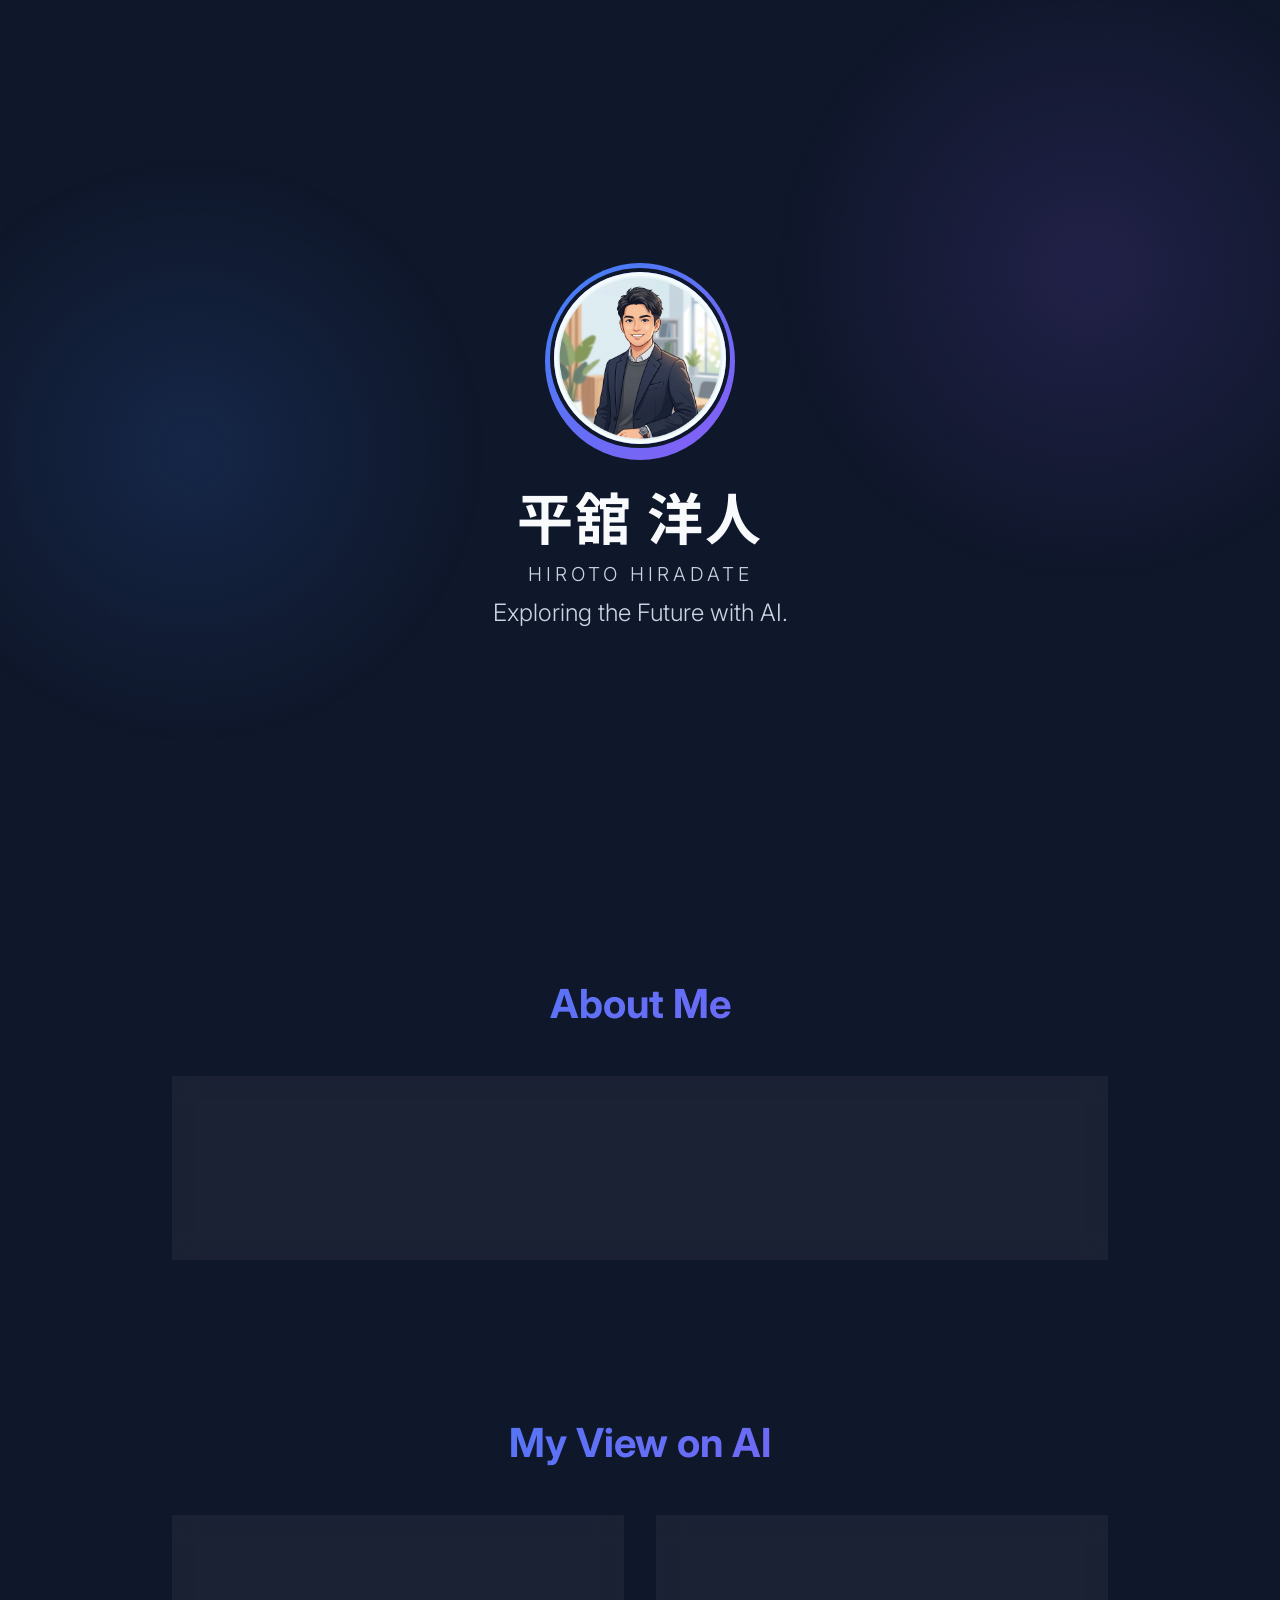
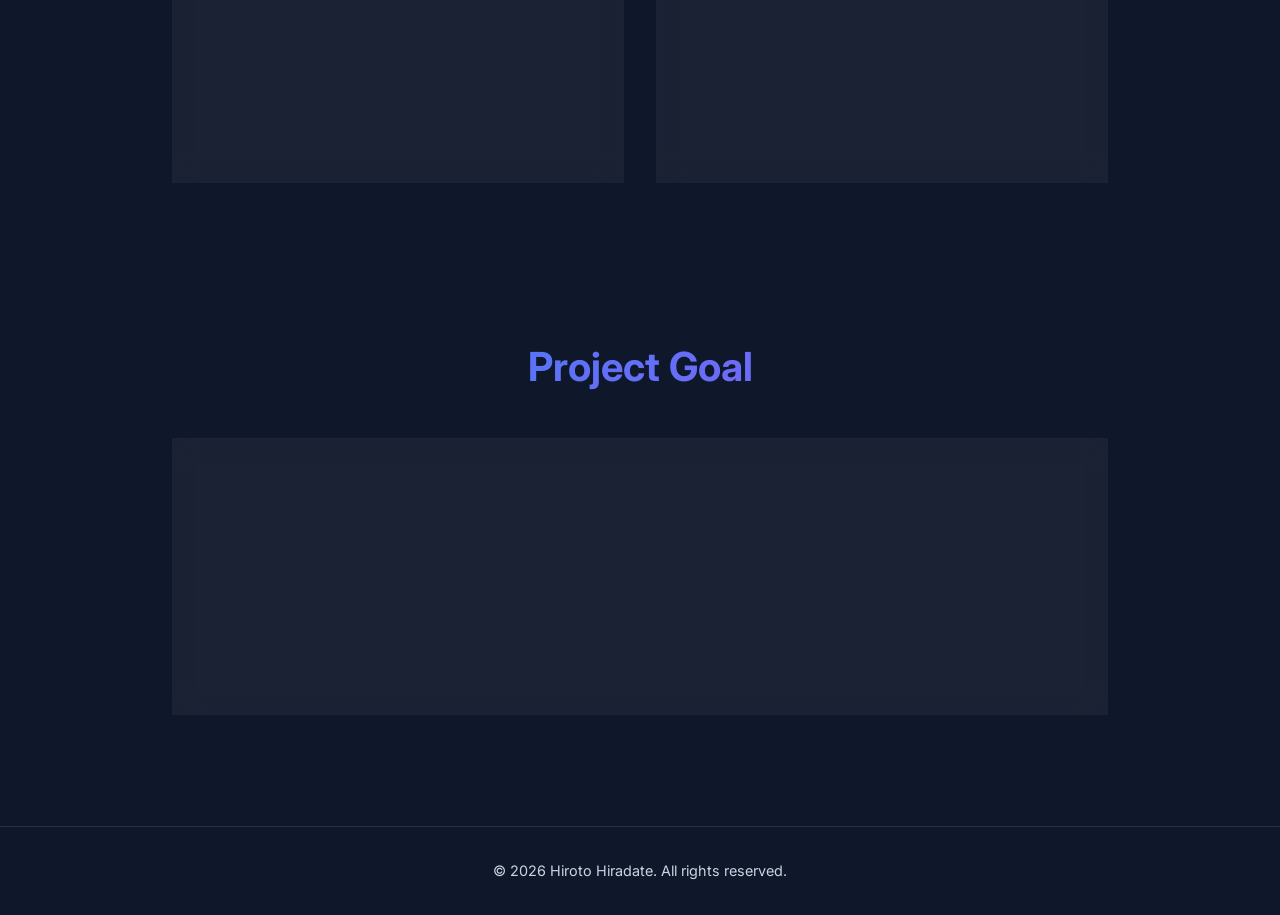
==== index.html @ f3cc69d2 "Initial commit: Add portfolio website" ====
<!DOCTYPE html>
<html lang="ja">
<head>
    <meta charset="UTF-8">
    <meta name="viewport" content="width=device-width, initial-scale=1.0">
    <meta name="description" content="平舘洋人のポートフォリオサイト。AIと共に学び、新しい価値を創造する。">
    <title>平舘 洋人 | Hiroto Hiradate</title>
    <link rel="preconnect" href="https://fonts.googleapis.com">
    <link rel="preconnect" href="https://fonts.gstatic.com" crossorigin>
    <link href="https://fonts.googleapis.com/css2?family=Inter:wght@300;400;600;800&family=Noto+Sans+JP:wght@300;400;500;700&display=swap" rel="stylesheet">
    <link rel="stylesheet" href="style.css">
</head>
<body>
    <div class="background-animation"></div>
    
    <header class="hero">
        <div class="hero-content fade-in-up">
            <div class="avatar-container">
                <img src="avatar.png" alt="平舘洋人のプロフィール画像" class="avatar">
            </div>
            <h1 class="name">平舘 洋人 <span class="name-en">Hiroto Hiradate</span></h1>
            <p class="tagline">Exploring the Future with AI.</p>
        </div>
    </header>

    <main>
        <section id="about" class="section">
            <div class="container fade-in-up">
                <h2 class="section-title">About Me</h2>
                <div class="card glass">
                    <div class="card-content">
                        <h3>興味・関心</h3>
                        <p>現在最も関心を持っているのは、<strong>アメリカが今後どうなっていくのか</strong>という動向です。政治、経済、そしてテクノロジーの中心地として、世界にどのような影響を与えていくのかを注視しています。</p>
                    </div>
                </div>
            </div>
        </section>

        <section id="ai-vision" class="section">
            <div class="container fade-in-up">
                <h2 class="section-title">My View on AI</h2>
                <div class="grid-2">
                    <div class="card glass highlight-card">
                        <div class="card-content">
                            <h3>AI ＝ 薬の調合</h3>
                            <p>私にとってAIは、「薬を調合するような存在」に近いと感じています。目的や状況に合わせて適切な成分（データやプロンプト）を組み合わせることで、大きな効果を発揮するツールだと捉えています。</p>
                        </div>
                    </div>
                    <div class="card glass">
                        <div class="card-content">
                            <h3>共に学ぶ姿勢</h3>
                            <p>AIについてはまだ分からないこともたくさんあります。だからこそ、恐れるのではなく、<strong>一緒に学びながら向き合っていきたい</strong>と考えています。</p>
                        </div>
                    </div>
                </div>
            </div>
        </section>

        <section id="project" class="section">
            <div class="container fade-in-up">
                <h2 class="section-title">Project Goal</h2>
                <div class="card glass feature-card">
                    <div class="card-content center-content">
                        <div class="icon">💻</div>
                        <h3>勘定科目の自動計算ツール</h3>
                        <p>この授業を通して、簿記などの<strong>勘定科目を自動で計算・整理してくれるシステム</strong>を作ってみたいと考えています。AIやプログラミングの力を活用して、面倒な作業を効率化する実用的なツールを目指します。</p>
                    </div>
                </div>
            </div>
        </section>
    </main>

    <footer>
        <p>&copy; 2026 Hiroto Hiradate. All rights reserved.</p>
    </footer>

    <script src="script.js"></script>
</body>
</html>
---- style.css ----
/* Reset & Variables */
:root {
    --bg-color: #0f172a;
    --text-primary: #f8fafc;
    --text-secondary: #cbd5e1;
    --accent-color: #3b82f6;
    --accent-gradient: linear-gradient(135deg, #3b82f6 0%, #8b5cf6 100%);
    --glass-bg: rgba(255, 255, 255, 0.05);
    --glass-border: rgba(255, 255, 255, 0.1);
}

* {
    margin: 0;
    padding: 0;
    box-sizing: border-box;
}

body {
    font-family: 'Inter', 'Noto Sans JP', sans-serif;
    background-color: var(--bg-color);
    color: var(--text-primary);
    line-height: 1.6;
    overflow-x: hidden;
    position: relative;
}

/* Dynamic Background */
.background-animation {
    position: fixed;
    top: 0;
    left: 0;
    width: 100vw;
    height: 100vh;
    z-index: -1;
    background: radial-gradient(circle at 15% 50%, rgba(59, 130, 246, 0.15), transparent 25%),
                radial-gradient(circle at 85% 30%, rgba(139, 92, 246, 0.15), transparent 25%);
    animation: pulse 15s infinite alternate;
}

@keyframes pulse {
    0% { transform: scale(1); opacity: 0.8; }
    100% { transform: scale(1.1); opacity: 1; }
}

/* Typography */
h1, h2, h3 {
    font-weight: 700;
    line-height: 1.2;
}

strong {
    color: #fff;
    font-weight: 700;
    position: relative;
    z-index: 1;
}

strong::after {
    content: '';
    position: absolute;
    bottom: 2px;
    left: 0;
    width: 100%;
    height: 30%;
    background: var(--accent-gradient);
    opacity: 0.4;
    z-index: -1;
    border-radius: 2px;
}

/* Layout Container */
.container {
    max-width: 1000px;
    margin: 0 auto;
    padding: 0 2rem;
}

.section {
    padding: 5rem 0;
}

.section-title {
    font-size: 2.5rem;
    margin-bottom: 3rem;
    text-align: center;
    background: var(--accent-gradient);
    -webkit-background-clip: text;
    -webkit-text-fill-color: transparent;
    display: inline-block;
    width: 100%;
}

/* Hero Section */
.hero {
    min-height: 100vh;
    display: flex;
    align-items: center;
    justify-content: center;
    text-align: center;
    padding: 2rem;
}

.avatar-container {
    margin-bottom: 2rem;
    position: relative;
    display: inline-block;
}

.avatar-container::before {
    content: '';
    position: absolute;
    top: -5px;
    left: -5px;
    right: -5px;
    bottom: -5px;
    background: var(--accent-gradient);
    border-radius: 50%;
    z-index: -1;
    animation: spin 10s linear infinite;
}

@keyframes spin {
    100% { transform: rotate(360deg); }
}

.avatar {
    width: 180px;
    height: 180px;
    border-radius: 50%;
    object-fit: cover;
    border: 4px solid var(--bg-color);
    transition: transform 0.3s ease;
}

.avatar:hover {
    transform: scale(1.05);
}

.name {
    font-size: 3.5rem;
    margin-bottom: 0.5rem;
    letter-spacing: 2px;
}

.name-en {
    display: block;
    font-size: 1.2rem;
    font-weight: 300;
    color: var(--text-secondary);
    margin-top: 0.5rem;
    letter-spacing: 4px;
    text-transform: uppercase;
}

.tagline {
    font-size: 1.5rem;
    color: var(--text-secondary);
    font-weight: 300;
}

/* Glassmorphism Cards */
.glass {
    background: var(--glass-bg);
    backdrop-filter: blur(12px);
    -webkit-backdrop-filter: blur(12px);
    border: 1px solid var(--glass-border);
    border-radius: 16px;
    padding: 2.5rem;
    transition: transform 0.3s ease, box-shadow 0.3s ease;
}

.glass:hover {
    transform: translateY(-5px);
    box-shadow: 0 10px 30px rgba(0, 0, 0, 0.5);
    border-color: rgba(255, 255, 255, 0.2);
}

.grid-2 {
    display: grid;
    grid-template-columns: 1fr 1fr;
    gap: 2rem;
}

.card h3 {
    font-size: 1.5rem;
    margin-bottom: 1rem;
    color: #fff;
}

.card p {
    color: var(--text-secondary);
    font-size: 1.1rem;
}

.highlight-card {
    position: relative;
    overflow: hidden;
}

.highlight-card::before {
    content: '';
    position: absolute;
    top: 0;
    left: 0;
    width: 4px;
    height: 100%;
    background: var(--accent-gradient);
}

.center-content {
    text-align: center;
}

.icon {
    font-size: 3rem;
    margin-bottom: 1rem;
}

/* Footer */
footer {
    text-align: center;
    padding: 2rem;
    border-top: 1px solid var(--glass-border);
    color: var(--text-secondary);
    font-size: 0.9rem;
    margin-top: 2rem;
}

/* Animations */
.fade-in-up {
    opacity: 0;
    transform: translateY(30px);
    transition: opacity 0.8s ease-out, transform 0.8s ease-out;
}

.fade-in-up.visible {
    opacity: 1;
    transform: translateY(0);
}

/* Responsive Design */
@media (max-width: 768px) {
    .name { font-size: 2.5rem; }
    .tagline { font-size: 1.2rem; }
    .grid-2 { grid-template-columns: 1fr; }
    .section { padding: 3rem 0; }
    .section-title { font-size: 2rem; }
    .avatar { width: 140px; height: 140px; }
}
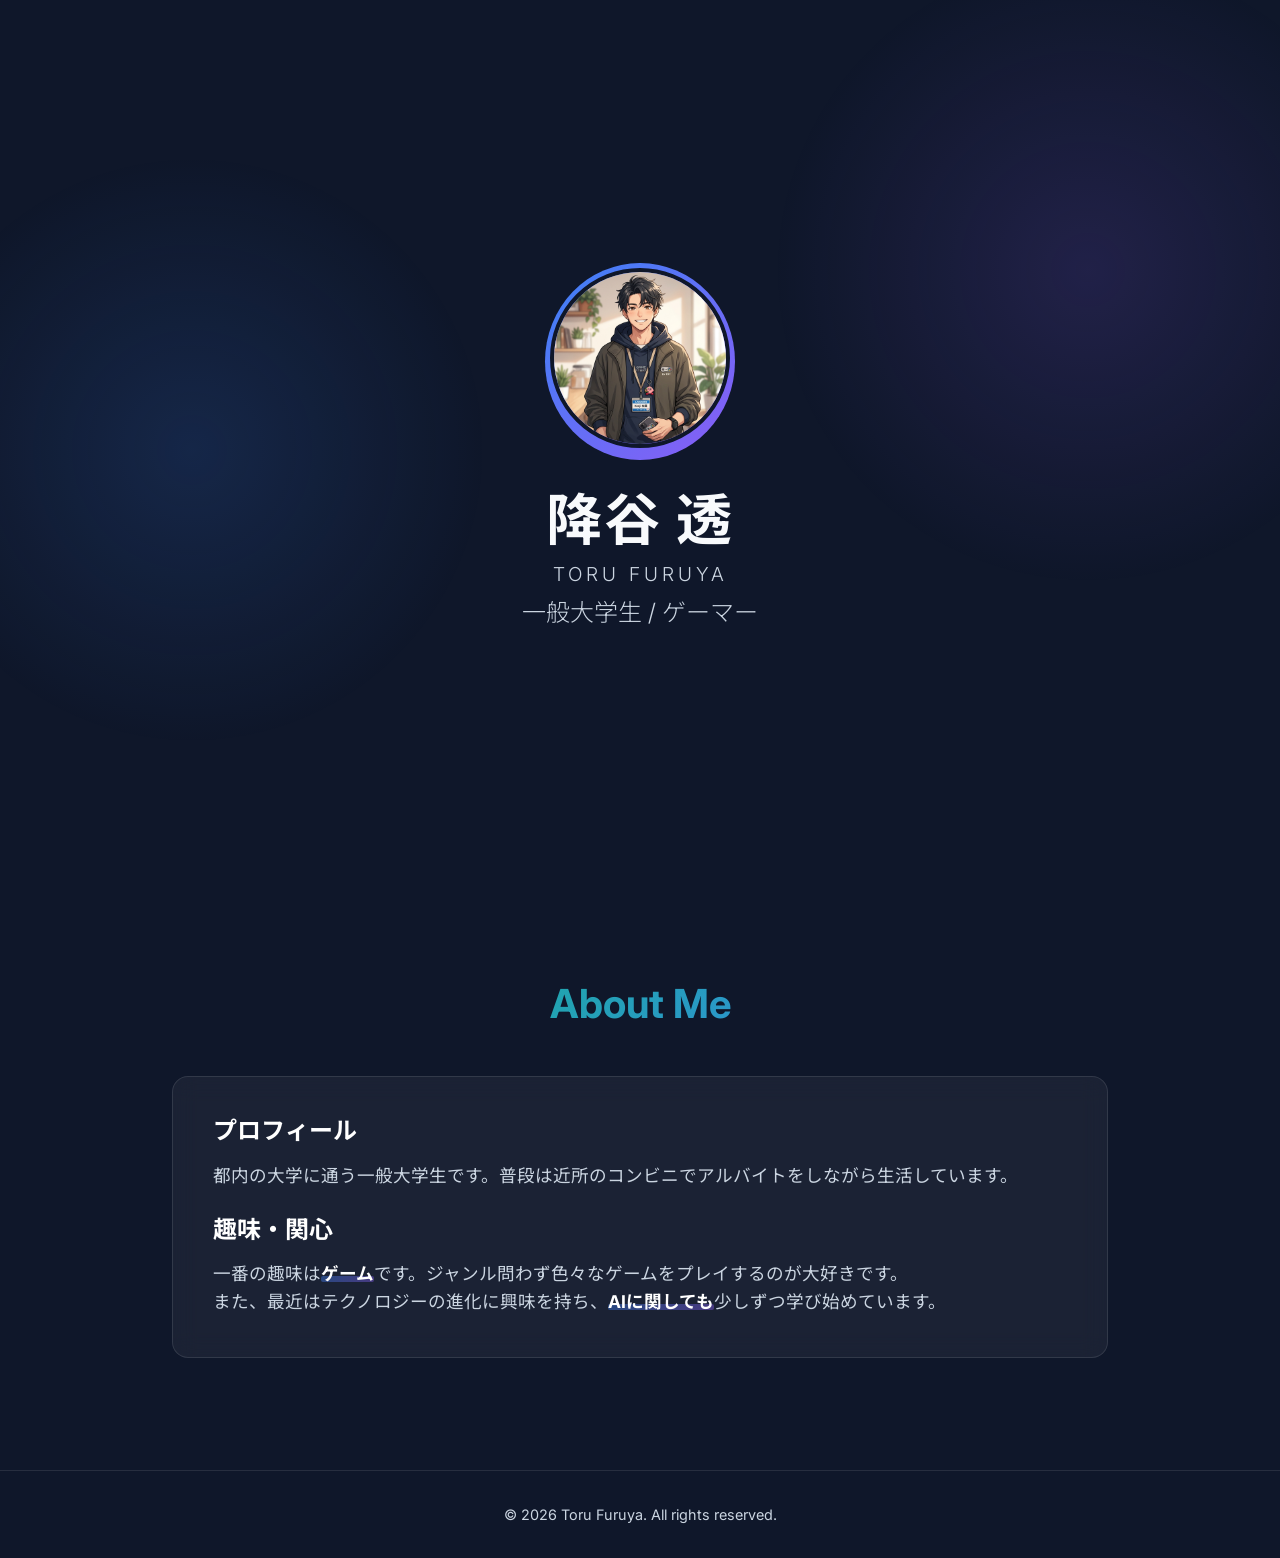
==== commit 64ab1bbb: "Add Boki App, Joke App, and update portfolio" ====
--- a/index.html
+++ b/index.html
@@ -12,67 +12,107 @@
 </head>
 <body>
     <div class="background-animation"></div>
-    
-    <header class="hero">
-        <div class="hero-content fade-in-up">
-            <div class="avatar-container">
-                <img src="avatar.png" alt="平舘洋人のプロフィール画像" class="avatar">
+
+    <!-- 銃撃・エフェクト用コンテナ -->
+    <div id="effects-container"></div>
+
+    <!-- 降谷透のページ -->
+    <div id="furuya-page">
+        <header class="hero furuya-hero">
+            <div class="hero-content fade-in-up">
+                <div class="avatar-container">
+                    <img src="furuya_avatar.png" alt="降谷透のプロフィール画像" class="avatar furuya-avatar">
+                </div>
+                <h1 class="name">降谷 透 <span class="name-en">Toru Furuya</span></h1>
+                <p class="tagline">一般大学生 / ゲーマー</p>
             </div>
-            <h1 class="name">平舘 洋人 <span class="name-en">Hiroto Hiradate</span></h1>
-            <p class="tagline">Exploring the Future with AI.</p>
-        </div>
-    </header>
+        </header>
 
-    <main>
-        <section id="about" class="section">
-            <div class="container fade-in-up">
-                <h2 class="section-title">About Me</h2>
-                <div class="card glass">
-                    <div class="card-content">
-                        <h3>興味・関心</h3>
-                        <p>現在最も関心を持っているのは、<strong>アメリカが今後どうなっていくのか</strong>という動向です。政治、経済、そしてテクノロジーの中心地として、世界にどのような影響を与えていくのかを注視しています。</p>
-                    </div>
-                </div>
-            </div>
-        </section>
-
-        <section id="ai-vision" class="section">
-            <div class="container fade-in-up">
-                <h2 class="section-title">My View on AI</h2>
-                <div class="grid-2">
-                    <div class="card glass highlight-card">
-                        <div class="card-content">
-                            <h3>AI ＝ 薬の調合</h3>
-                            <p>私にとってAIは、「薬を調合するような存在」に近いと感じています。目的や状況に合わせて適切な成分（データやプロンプト）を組み合わせることで、大きな効果を発揮するツールだと捉えています。</p>
-                        </div>
-                    </div>
+        <main>
+            <section class="section">
+                <div class="container fade-in-up">
+                    <h2 class="section-title" style="background: linear-gradient(135deg, #10b981 0%, #3b82f6 100%); -webkit-background-clip: text;">About Me</h2>
                     <div class="card glass">
                         <div class="card-content">
-                            <h3>共に学ぶ姿勢</h3>
-                            <p>AIについてはまだ分からないこともたくさんあります。だからこそ、恐れるのではなく、<strong>一緒に学びながら向き合っていきたい</strong>と考えています。</p>
+                            <h3>プロフィール</h3>
+                            <p>都内の大学に通う一般大学生です。普段は近所のコンビニでアルバイトをしながら生活しています。</p>
+                            <br>
+                            <h3>趣味・関心</h3>
+                            <p>一番の趣味は<strong>ゲーム</strong>です。ジャンル問わず色々なゲームをプレイするのが大好きです。<br>また、最近はテクノロジーの進化に興味を持ち、<strong>AIに関しても</strong>少しずつ学び始めています。</p>
                         </div>
                     </div>
                 </div>
+            </section>
+        </main>
+        
+        <footer>
+            <p>&copy; 2026 Toru Furuya. All rights reserved.</p>
+        </footer>
+    </div>
+
+    <!-- 平舘洋人のページ（最初は非表示） -->
+    <div id="hiradate-page" style="display: none; opacity: 0; transition: opacity 1.5s ease-in-out;">
+        <header class="hero">
+            <div class="hero-content fade-in-up">
+                <div class="avatar-container">
+                    <img src="avatar.png" alt="平舘洋人のプロフィール画像" class="avatar">
+                </div>
+                <h1 class="name">平舘 洋人 <span class="name-en">Hiroto Hiradate</span></h1>
+                <p class="tagline">Exploring the Future with AI.</p>
             </div>
-        </section>
+        </header>
 
-        <section id="project" class="section">
-            <div class="container fade-in-up">
-                <h2 class="section-title">Project Goal</h2>
-                <div class="card glass feature-card">
-                    <div class="card-content center-content">
-                        <div class="icon">💻</div>
-                        <h3>勘定科目の自動計算ツール</h3>
-                        <p>この授業を通して、簿記などの<strong>勘定科目を自動で計算・整理してくれるシステム</strong>を作ってみたいと考えています。AIやプログラミングの力を活用して、面倒な作業を効率化する実用的なツールを目指します。</p>
+        <main>
+            <section id="about" class="section">
+                <div class="container fade-in-up">
+                    <h2 class="section-title">About Me</h2>
+                    <div class="card glass">
+                        <div class="card-content">
+                            <h3>興味・関心</h3>
+                            <p>現在最も関心を持っているのは、<strong>アメリカが今後どうなっていくのか</strong>という動向です。政治、経済、そしてテクノロジーの中心地として、世界にどのような影響を与えていくのかを注視しています。</p>
+                        </div>
                     </div>
                 </div>
-            </div>
-        </section>
-    </main>
+            </section>
 
-    <footer>
-        <p>&copy; 2026 Hiroto Hiradate. All rights reserved.</p>
-    </footer>
+            <section id="ai-vision" class="section">
+                <div class="container fade-in-up">
+                    <h2 class="section-title">My View on AI</h2>
+                    <div class="grid-2">
+                        <div class="card glass highlight-card">
+                            <div class="card-content">
+                                <h3>AI ＝ 薬の調合</h3>
+                                <p>私にとってAIは、「薬を調合するような存在」に近いと感じています。目的や状況に合わせて適切な成分（データやプロンプト）を組み合わせることで、大きな効果を発揮するツールだと捉えています。</p>
+                            </div>
+                        </div>
+                        <div class="card glass">
+                            <div class="card-content">
+                                <h3>共に学ぶ姿勢</h3>
+                                <p>AIについてはまだ分からないこともたくさんあります。だからこそ、恐れるのではなく、<strong>一緒に学びながら向き合っていきたい</strong>と考えています。</p>
+                            </div>
+                        </div>
+                    </div>
+                </div>
+            </section>
+
+            <section id="project" class="section">
+                <div class="container fade-in-up">
+                    <h2 class="section-title">Project Goal</h2>
+                    <div class="card glass feature-card">
+                        <div class="card-content center-content">
+                            <div class="icon">💻</div>
+                            <h3>勘定科目の自動計算ツール</h3>
+                            <p>この授業を通して、簿記などの<strong>勘定科目を自動で計算・整理してくれるシステム</strong>を作ってみたいと考えています。AIやプログラミングの力を活用して、面倒な作業を効率化する実用的なツールを目指します。</p>
+                        </div>
+                    </div>
+                </div>
+            </section>
+        </main>
+
+        <footer>
+            <p>&copy; 2026 Hiroto Hiradate. All rights reserved.</p>
+        </footer>
+    </div>
 
     <script src="script.js"></script>
 </body>
--- a/style.css
+++ b/style.css
@@ -247,3 +247,82 @@
     .section-title { font-size: 2rem; }
     .avatar { width: 140px; height: 140px; }
 }
+
+/* Gunshot & Shatter Effects */
+#effects-container {
+    position: absolute;
+    top: 0;
+    left: 0;
+    width: 100%;
+    height: 100%;
+    pointer-events: none;
+    z-index: 9999;
+}
+
+.bullet-hole {
+    position: absolute;
+    width: 25px;
+    height: 25px;
+    background: #050505;
+    border-radius: 50%;
+    transform: translate(-50%, -50%);
+    pointer-events: none;
+    box-shadow: 
+        0 0 5px 2px rgba(0,0,0,0.9),
+        inset 0 0 5px 5px rgba(0,0,0,1),
+        0 0 15px 5px rgba(255,255,255,0.2);
+}
+
+.bullet-hole::before {
+    content: '';
+    position: absolute;
+    top: -20px; left: -20px; right: -20px; bottom: -20px;
+    background: radial-gradient(circle, transparent 20%, rgba(200,200,200,0.5) 40%, transparent 70%);
+    border-radius: 50%;
+}
+
+.bullet-hole::after {
+    content: '';
+    position: absolute;
+    top: 50%; left: 50%;
+    width: 80px; height: 80px;
+    background-image: url("data:image/svg+xml,%3Csvg xmlns='http://www.w3.org/2000/svg' viewBox='0 0 100 100'%3E%3Cpath stroke='rgba(255,255,255,0.6)' stroke-width='1.5' fill='none' d='M50 50 L10 20 M50 50 L80 10 M50 50 L90 70 M50 50 L20 90 M50 50 L10 60 M50 50 L40 10 M50 50 L80 80 M50 50 L60 90 M50 50 L20 40' /%3E%3C/svg%3E");
+    transform: translate(-50%, -50%);
+    pointer-events: none;
+}
+
+.gun-flash {
+    position: fixed;
+    top: 0; left: 0; width: 100vw; height: 100vh;
+    background: #fff;
+    z-index: 9999;
+    opacity: 0;
+    pointer-events: none;
+    animation: flash 0.15s ease-out;
+}
+
+@keyframes flash {
+    0% { opacity: 1; }
+    100% { opacity: 0; }
+}
+
+.shatter-animation {
+    animation: shatter 1.2s forwards ease-in;
+    transform-origin: center;
+}
+
+@keyframes shatter {
+    0% { transform: scale(1) rotate(0deg); opacity: 1; filter: blur(0px) brightness(1); }
+    10% { transform: scale(1.05) rotate(1deg); filter: blur(2px) brightness(1.5); }
+    100% { transform: scale(0.5) rotate(15deg) translateY(200px); opacity: 0; filter: blur(10px) brightness(0.5); }
+}
+
+.glass-shard {
+    position: fixed;
+    background: rgba(255, 255, 255, 0.15);
+    border: 1px solid rgba(255, 255, 255, 0.3);
+    backdrop-filter: blur(8px);
+    box-shadow: 0 0 15px rgba(255, 255, 255, 0.2);
+    z-index: 2000;
+    pointer-events: none;
+}
